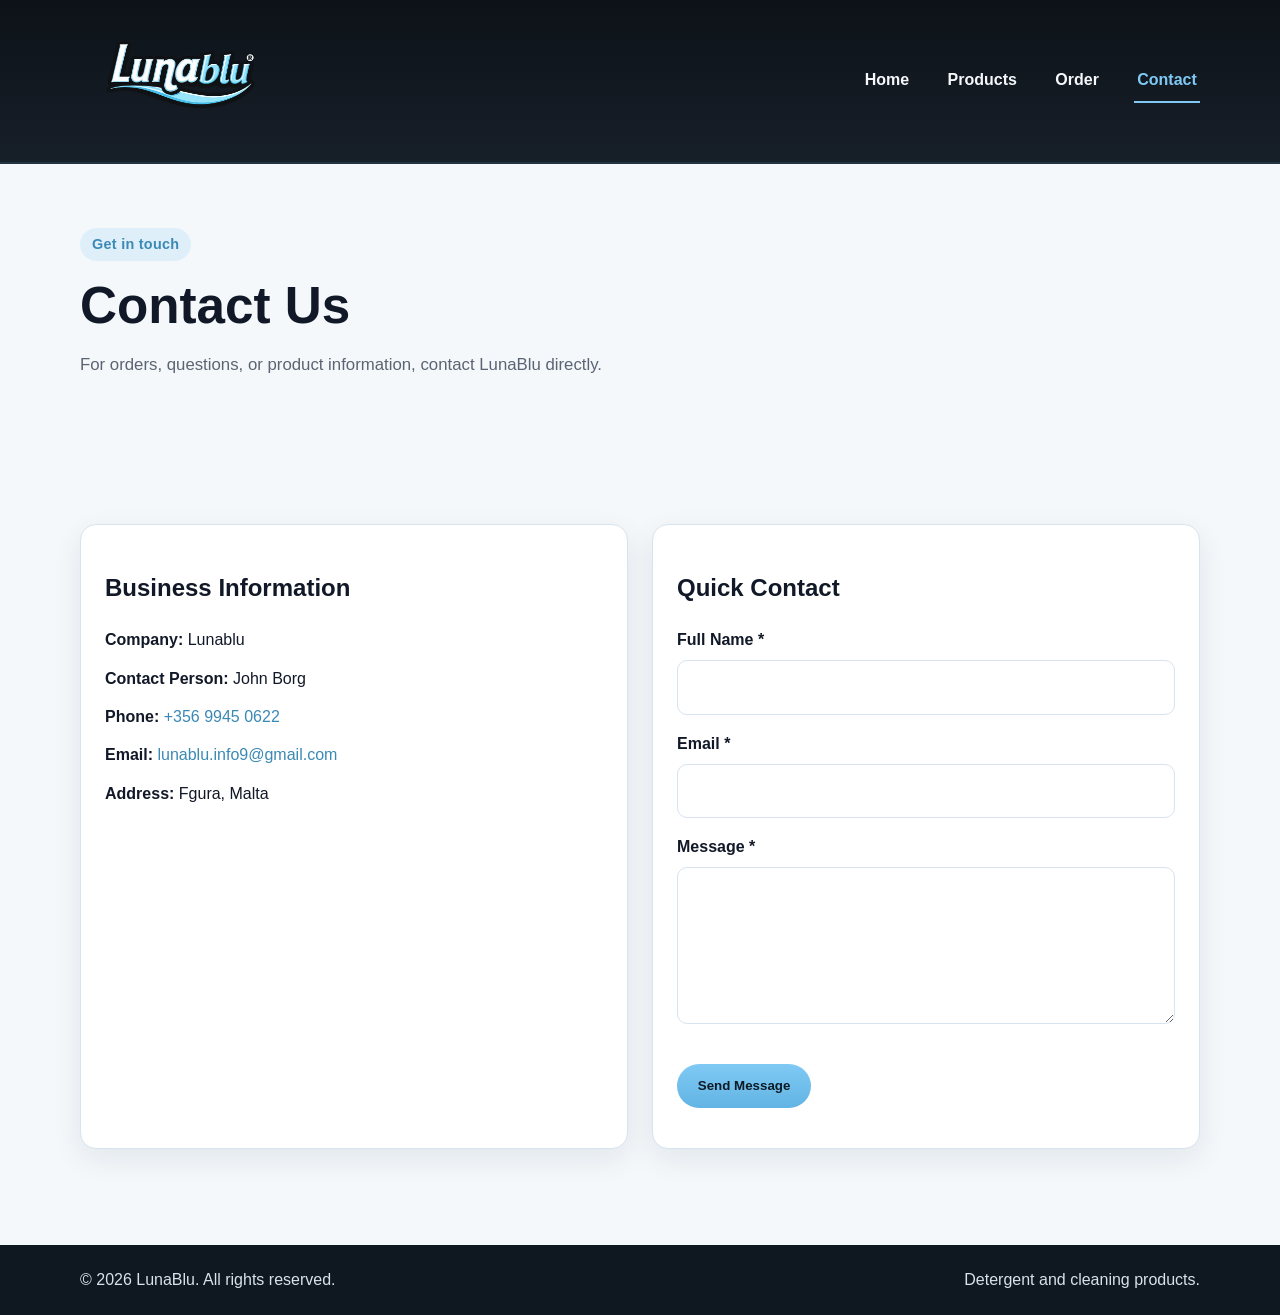
==== contact.html @ 42359711 "UI revamp 1.0, made contact us page functional with Formspree" ====
<!DOCTYPE html>
<html lang="en">
<head>
  <meta charset="UTF-8" />
  <meta name="viewport" content="width=device-width, initial-scale=1.0" />
  <title>LunaBlu | Contact</title>
  <meta name="description" content="Contact LunaBlu for orders and enquiries." />
  <link rel="stylesheet" href="css/style.css" />
</head>
<body>
  <header class="site-header">
    <div class="container nav-wrap">
      <a href="index.html" class="brand">
        <img src="images/Lunablu-logo.png" alt="LunaBlu logo" class="logo" />
      </a>

      <button class="menu-toggle" aria-label="Toggle menu" aria-expanded="false">☰</button>

      <nav class="site-nav">
        <a href="index.html">Home</a>
        <a href="products.html">Products</a>
        <a href="order.html">Order</a>
        <a href="contact.html" class="active">Contact</a>
      </nav>
    </div>
  </header>

  <main>
    <section class="page-hero">
      <div class="container">
        <p class="eyebrow">Get in touch</p>
        <h1>Contact Us</h1>
        <p class="page-intro">
          For orders, questions, or product information, contact LunaBlu directly.
        </p>
      </div>
    </section>

    <section class="section">
      <div class="container grid-2">
        <article class="card">
          <h2>Business Information</h2>
          <div class="contact-list">
            <p><strong>Company:</strong> Lunablu</p>
            <p><strong>Contact Person:</strong> John Borg</p>
            <p><strong>Phone:</strong> <a href="tel:+35699450622">+356 9945 0622</a></p>
            <p><strong>Email:</strong> <a href="mailto:info@lunablu.com">lunablu.info9@gmail.com</a></p>
            <p><strong>Address:</strong> Fgura, Malta</p>
          </div>
        </article>

        <article class="card">
          <h2>Quick Contact</h2>
          <form id="contactForm" action="https://formspree.io/f/xbdpdpza" method="POST">
            <div class="form-group">
              <label for="contactName">Full Name *</label>
              <input type="text" id="contactName" name="name" required />
            </div>

            <div class="form-group">
              <label for="contactEmail">Email *</label>
              <input type="email" id="contactEmail" name="email" required />
            </div>

            <div class="form-group">
              <label for="contactMessage">Message *</label>
              <textarea id="contactMessage" name="message" rows="5" required></textarea>
            </div>

            <button type="submit" class="btn btn-primary">Send Message</button>
            <p id="contactFormMessage" class="form-message" aria-live="polite"></p>
          </form>
        </article>
      </div>
    </section>
  </main>

  <footer class="site-footer">
    <div class="container footer-wrap">
      <p>© <span id="year"></span> LunaBlu. All rights reserved.</p>
      <p>Detergent and cleaning products.</p>
    </div>
  </footer>

  <script src="js/main.js"></script>
</body>
</html>
---- css/style.css ----
* {
  box-sizing: border-box;
}

body {
  margin: 0;
  font-family: Arial, sans-serif;
  line-height: 1.6;
  color: #222;
  background: #f7f9fb;
}

.container {
  width: min(1100px, 90%);
  margin: 0 auto;
}

.site-header {
  background: #0f172a;
  color: white;
  padding: 1rem 0;
}

.site-header .container {
  display: flex;
  justify-content: space-between;
  align-items: center;
  gap: 1rem;
}

nav a {
  color: white;
  text-decoration: none;
  margin-left: 1rem;
}

.hero {
  padding: 5rem 0;
}

.btn {
  display: inline-block;
  background: #2563eb;
  color: white;
  text-decoration: none;
  padding: 0.8rem 1.2rem;
  border-radius: 8px;
  margin-top: 1rem;
}

:root {
  --bg: #f4f8fb;
  --surface: #ffffff;
  --surface-alt: #eaf4fb;
  --text: #111827;
  --muted: #5b6472;
  --border: #d7e3ee;
  --primary: #7fc9f4;
  --primary-dark: #3b89b5;
  --error: #b94a48;
  --dark: #0f1720;
  --shadow: 0 10px 30px rgba(15, 23, 32, 0.08);
  --radius: 16px;
  --radius-sm: 10px;
  --container: 1120px;
}

* {
  box-sizing: border-box;
}

html {
  scroll-behavior: smooth;
}

body {
  margin: 0;
  font-family: Arial, Helvetica, sans-serif;
  background: var(--bg);
  color: var(--text);
  line-height: 1.6;
}

img {
  max-width: 100%;
  display: block;
}

a {
  color: var(--primary-dark);
  text-decoration: none;
}

a:hover {
  text-decoration: underline;
}

.container {
  width: min(var(--container), 92%);
  margin: 0 auto;
}

.site-header {
  background: linear-gradient(180deg, #0d1218 0%, #171f29 100%);
  border-bottom: 2px solid rgba(127, 201, 244, 0.18);
  position: sticky;
  top: 0;
  z-index: 100;
}

.nav-wrap {
  display: flex;
  align-items: center;
  justify-content: space-between;
  gap: 1.25rem;
  min-height: 82px;
}

.brand {
  display: inline-flex;
  align-items: center;
}

.logo {
  height: 130px;
  width: auto;
  object-fit: contain;
}

.site-nav {
  display: flex;
  align-items: center;
  gap: 1rem;
}

.site-nav a {
  color: #f5f7fa;
  font-weight: 600;
  padding: 0.5rem 0.2rem;
  border-bottom: 2px solid transparent;
}

.site-nav a:hover,
.site-nav a.active {
  color: var(--primary);
  text-decoration: none;
  border-color: var(--primary);
}

.menu-toggle {
  display: none;
  border: 1px solid rgba(255,255,255,0.2);
  background: transparent;
  color: white;
  font-size: 1.2rem;
  border-radius: 10px;
  padding: 0.55rem 0.8rem;
  cursor: pointer;
}

.hero,
.page-hero {
  padding: 4rem 0;
}

.hero {
  background:
    radial-gradient(circle at top right, rgba(127, 201, 244, 0.18), transparent 28%),
    linear-gradient(180deg, #f8fbfd 0%, #eef7fc 100%);
}

.hero-grid {
  display: grid;
  grid-template-columns: 1.35fr 0.9fr;
  gap: 2rem;
  align-items: center;
}

.hero h1,
.page-hero h1 {
  font-size: clamp(2rem, 4vw, 3.2rem);
  line-height: 1.15;
  margin: 0 0 1rem;
}

.hero-text,
.page-intro {
  color: var(--muted);
  max-width: 700px;
  font-size: 1.05rem;
}

.eyebrow {
  display: inline-block;
  margin: 0 0 1rem;
  padding: 0.3rem 0.75rem;
  background: rgba(127, 201, 244, 0.18);
  color: var(--primary-dark);
  border-radius: 999px;
  font-size: 0.9rem;
  font-weight: 700;
  letter-spacing: 0.02em;
}

.hero-actions,
.form-actions {
  display: flex;
  flex-wrap: wrap;
  gap: 0.9rem;
  margin-top: 1.5rem;
}

.btn {
  display: inline-flex;
  align-items: center;
  justify-content: center;
  border: 0;
  border-radius: 999px;
  padding: 0.9rem 1.3rem;
  font-weight: 700;
  cursor: pointer;
  transition: 0.2s ease;
  text-decoration: none;
}

.btn:hover {
  transform: translateY(-1px);
  text-decoration: none;
}

.btn-primary {
  background: linear-gradient(180deg, var(--primary) 0%, #62b4e4 100%);
  color: #0d1b24;
}

.btn-primary:hover {
  background: linear-gradient(180deg, #92d4f8 0%, #72bee9 100%);
}

.btn-secondary {
  background: #ffffff;
  color: var(--dark);
  border: 1px solid var(--border);
}

.btn-secondary:hover {
  background: #f4f8fb;
}

.section {
  padding: 4rem 0;
}

.alt-section {
  background: linear-gradient(180deg, #f7fbfe 0%, #edf6fb 100%);
}

.section-heading {
  margin-bottom: 2rem;
}

.section-heading h2 {
  margin: 0 0 0.5rem;
}

.section-heading p {
  margin: 0;
  color: var(--muted);
}

.grid-2,
.grid-3,
.order-layout {
  display: grid;
  gap: 1.5rem;
}

.grid-2 {
  grid-template-columns: repeat(2, minmax(0, 1fr));
}

.grid-3 {
  grid-template-columns: repeat(3, minmax(0, 1fr));
}

.order-layout {
  grid-template-columns: 1.4fr 0.8fr;
  align-items: start;
}

.card {
  background: var(--surface);
  border: 1px solid var(--border);
  border-radius: var(--radius);
  padding: 1.5rem;
  box-shadow: var(--shadow);
}

.hero-card {
  background: linear-gradient(180deg, #121b24 0%, #1d2834 100%);
  color: #f4f8fb;
  border: 1px solid rgba(127, 201, 244, 0.2);
}

.hero-card h2 {
  margin-top: 0;
  color: white;
}

.feature-list {
  padding-left: 1.2rem;
  margin: 1rem 0 0;
}

.feature-list li {
  margin-bottom: 0.7rem;
}

.product-card h2,
.card h3 {
  margin-top: 0;
}

.product-meta {
  color: var(--muted);
  margin-bottom: 0;
}

.cta-box {
  display: flex;
  align-items: center;
  justify-content: space-between;
  gap: 1.2rem;
  flex-wrap: wrap;
}

.cta-box h2 {
  margin: 0 0 0.5rem;
}

.cta-box p {
  margin: 0;
  color: var(--muted);
}

.form-grid {
  display: grid;
  grid-template-columns: repeat(2, minmax(0, 1fr));
  gap: 1rem;
}

.form-group {
  margin-bottom: 1rem;
}

.form-group label {
  display: block;
  font-weight: 700;
  margin-bottom: 0.45rem;
}

.form-group input,
.form-group textarea {
  width: 100%;
  border: 1px solid var(--border);
  border-radius: var(--radius-sm);
  padding: 0.85rem 0.95rem;
  font: inherit;
  color: var(--text);
  background: #fff;
}

.form-group input:focus,
.form-group textarea:focus {
  outline: 2px solid rgba(127, 201, 244, 0.35);
  border-color: var(--primary-dark);
}

.form-section-title {
  margin-top: 1.8rem;
}

.summary-box {
  padding: 1rem;
  border-radius: var(--radius-sm);
  background: var(--surface-alt);
  border: 1px solid var(--border);
  min-height: 160px;
}

.summary-box ul {
  margin: 0;
  padding-left: 1.2rem;
}

.summary-note {
  margin-top: 1rem;
  color: var(--muted);
  font-size: 0.95rem;
}

.form-message {
  margin-top: 1rem;
  font-weight: 700;
  color: var(--error);
}

.contact-list p {
  margin: 0 0 0.8rem;
}

.site-footer {
  background: #0f1720;
  color: #d8e2ea;
  padding: 1.4rem 0;
  margin-top: 2rem;
}

.footer-wrap {
  display: flex;
  justify-content: space-between;
  gap: 1rem;
  flex-wrap: wrap;
}

.footer-wrap p {
  margin: 0;
}

@media (max-width: 900px) {
  .hero-grid,
  .grid-3,
  .grid-2,
  .order-layout,
  .form-grid {
    grid-template-columns: 1fr;
  }

  .site-nav {
    display: none;
    position: absolute;
    top: 82px;
    right: 4%;
    background: #17202a;
    border: 1px solid rgba(127, 201, 244, 0.18);
    border-radius: 14px;
    padding: 1rem;
    min-width: 220px;
    flex-direction: column;
    align-items: flex-start;
    box-shadow: var(--shadow);
  }

  .site-nav.open {
    display: flex;
  }

  .menu-toggle {
    display: inline-flex;
  }
}

.form-message {
  margin-top: 1rem;
  font-weight: 700;
}

.form-message.error {
  color: #c65a5a;
}

.form-message.success {
  color: #3b89b5;
}
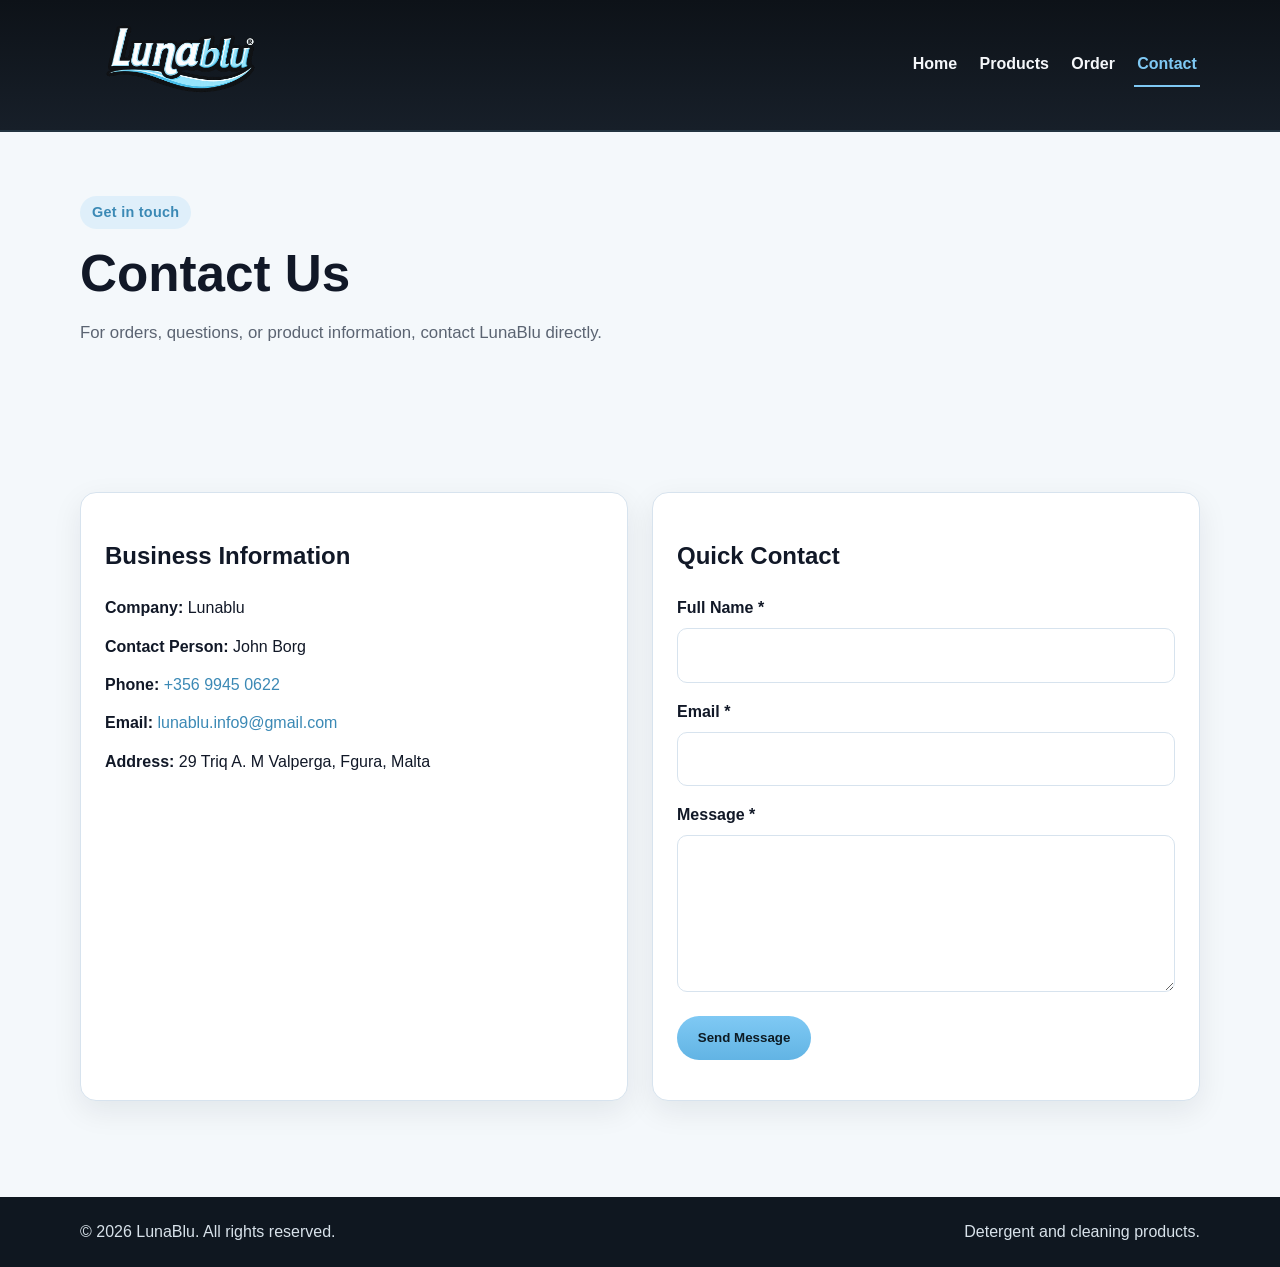
==== commit edfd5f84: "Added Product images and refurbished all screens, made orders form functional" ====
--- a/contact.html
+++ b/contact.html
@@ -45,7 +45,7 @@
             <p><strong>Contact Person:</strong> John Borg</p>
             <p><strong>Phone:</strong> <a href="tel:+35699450622">+356 9945 0622</a></p>
             <p><strong>Email:</strong> <a href="mailto:info@lunablu.com">lunablu.info9@gmail.com</a></p>
-            <p><strong>Address:</strong> Fgura, Malta</p>
+            <p><strong>Address:</strong> 29 Triq A. M Valperga, Fgura, Malta</p>
           </div>
         </article>
 
--- a/css/style.css
+++ b/css/style.css
@@ -1,53 +1,3 @@
-* {
-  box-sizing: border-box;
-}
-
-body {
-  margin: 0;
-  font-family: Arial, sans-serif;
-  line-height: 1.6;
-  color: #222;
-  background: #f7f9fb;
-}
-
-.container {
-  width: min(1100px, 90%);
-  margin: 0 auto;
-}
-
-.site-header {
-  background: #0f172a;
-  color: white;
-  padding: 1rem 0;
-}
-
-.site-header .container {
-  display: flex;
-  justify-content: space-between;
-  align-items: center;
-  gap: 1rem;
-}
-
-nav a {
-  color: white;
-  text-decoration: none;
-  margin-left: 1rem;
-}
-
-.hero {
-  padding: 5rem 0;
-}
-
-.btn {
-  display: inline-block;
-  background: #2563eb;
-  color: white;
-  text-decoration: none;
-  padding: 0.8rem 1.2rem;
-  border-radius: 8px;
-  margin-top: 1rem;
-}
-
 :root {
   --bg: #f4f8fb;
   --surface: #ffffff;
@@ -169,13 +119,6 @@
     linear-gradient(180deg, #f8fbfd 0%, #eef7fc 100%);
 }
 
-.hero-grid {
-  display: grid;
-  grid-template-columns: 1.35fr 0.9fr;
-  gap: 2rem;
-  align-items: center;
-}
-
 .hero h1,
 .page-hero h1 {
   font-size: clamp(2rem, 4vw, 3.2rem);
@@ -296,27 +239,6 @@
   box-shadow: var(--shadow);
 }
 
-.hero-card {
-  background: linear-gradient(180deg, #121b24 0%, #1d2834 100%);
-  color: #f4f8fb;
-  border: 1px solid rgba(127, 201, 244, 0.2);
-}
-
-.hero-card h2 {
-  margin-top: 0;
-  color: white;
-}
-
-.feature-list {
-  padding-left: 1.2rem;
-  margin: 1rem 0 0;
-}
-
-.feature-list li {
-  margin-bottom: 0.7rem;
-}
-
-.product-card h2,
 .card h3 {
   margin-top: 0;
 }
@@ -399,12 +321,6 @@
   font-size: 0.95rem;
 }
 
-.form-message {
-  margin-top: 1rem;
-  font-weight: 700;
-  color: var(--error);
-}
-
 .contact-list p {
   margin: 0 0 0.8rem;
 }
@@ -428,7 +344,6 @@
 }
 
 @media (max-width: 900px) {
-  .hero-grid,
   .grid-3,
   .grid-2,
   .order-layout,
@@ -460,6 +375,631 @@
   }
 }
 
+
+/* Products */
+
+.products-hero {
+  padding: 4.5rem 0 3rem;
+  background:
+    radial-gradient(circle at top left, rgba(127, 201, 244, 0.16), transparent 28%),
+    radial-gradient(circle at right center, rgba(59, 137, 181, 0.10), transparent 24%),
+    linear-gradient(180deg, #f8fbfd 0%, #eef7fc 100%);
+}
+
+.products-hero-content {
+  text-align: center;
+  max-width: 820px;
+}
+
+.products-hero-content .eyebrow {
+  margin-left: auto;
+  margin-right: auto;
+}
+
+.products-hero-content h1 {
+  margin: 0 0 1rem;
+  font-size: clamp(2rem, 4vw, 3.4rem);
+  line-height: 1.12;
+}
+
+.products-hero-content .page-intro {
+  margin: 0 auto;
+}
+
+.product-showcase-grid {
+  display: grid;
+  gap: 1.5rem;
+}
+
+.laundry-grid {
+  grid-template-columns: repeat(3, minmax(0, 1fr));
+}
+
+.essentials-grid {
+  grid-template-columns: repeat(3, minmax(0, 1fr));
+}
+
+.showcase-card {
+  position: relative;
+  overflow: hidden;
+  border-radius: 22px;
+  border: 1px solid var(--border);
+  background: linear-gradient(180deg, #ffffff 0%, #f7fbfe 100%);
+  box-shadow: 0 16px 40px rgba(15, 23, 32, 0.08);
+  transition: transform 0.22s ease, box-shadow 0.22s ease;
+}
+
+.showcase-card:hover {
+  transform: translateY(-6px);
+  box-shadow: 0 22px 44px rgba(15, 23, 32, 0.12);
+}
+
+.showcase-card::before {
+  content: "";
+  position: absolute;
+  inset: 0;
+  background:
+    radial-gradient(circle at top center, rgba(127, 201, 244, 0.20), transparent 38%);
+  pointer-events: none;
+}
+
+.featured-card {
+  min-height: 540px;
+  display: flex;
+  flex-direction: column;
+  justify-content: space-between;
+}
+
+.compact-card {
+  min-height: 480px;
+  display: flex;
+  flex-direction: column;
+  justify-content: space-between;
+}
+
+.product-visual {
+  position: relative;
+  display: flex;
+  align-items: center;
+  justify-content: center;
+  padding: 2rem 1.5rem 1rem;
+  min-height: 340px;
+}
+
+.featured-card .product-visual {
+  min-height: 390px;
+}
+
+.product-visual::after {
+  content: "";
+  position: absolute;
+  bottom: 1.3rem;
+  width: 62%;
+  height: 24px;
+  background: radial-gradient(ellipse at center, rgba(15, 23, 32, 0.16) 0%, rgba(15, 23, 32, 0.03) 60%, transparent 75%);
+  filter: blur(6px);
+  z-index: 0;
+}
+
+.product-visual img {
+  position: relative;
+  z-index: 1;
+  max-height: 300px;
+  width: auto;
+  object-fit: contain;
+  transition: transform 0.22s ease;
+}
+
+.featured-card .product-visual img {
+  max-height: 340px;
+}
+
+.showcase-card:hover .product-visual img {
+  transform: translateY(-4px) scale(1.02);
+}
+
+.product-content {
+  position: relative;
+  z-index: 1;
+  padding: 0 1.5rem 1.6rem;
+  text-align: center;
+}
+
+.product-tag {
+  display: inline-block;
+  margin-bottom: 0.75rem;
+  padding: 0.32rem 0.8rem;
+  border-radius: 999px;
+  background: rgba(127, 201, 244, 0.16);
+  color: var(--primary-dark);
+  font-size: 0.82rem;
+  font-weight: 700;
+  letter-spacing: 0.02em;
+}
+
+.product-content h3 {
+  margin: 0 0 0.6rem;
+  font-size: 1.35rem;
+}
+
+.product-content p {
+  margin: 0;
+  color: var(--muted);
+}
+
+.products-cta {
+  border: 1px solid var(--border);
+  border-radius: 22px;
+  padding: 1.6rem;
+  background: linear-gradient(180deg, #ffffff 0%, #f4f9fc 100%);
+  box-shadow: 0 14px 34px rgba(15, 23, 32, 0.06);
+}
+
+@media (max-width: 1024px) {
+  .laundry-grid,
+  .essentials-grid {
+    grid-template-columns: repeat(2, minmax(0, 1fr));
+  }
+}
+
+@media (max-width: 700px) {
+  .laundry-grid,
+  .essentials-grid {
+    grid-template-columns: 1fr;
+  }
+
+  .featured-card,
+  .compact-card {
+    min-height: auto;
+  }
+
+  .product-visual,
+  .featured-card .product-visual {
+    min-height: 300px;
+  }
+
+  .product-visual img,
+  .featured-card .product-visual img {
+    max-height: 260px;
+  }
+}
+
+/* End Products */
+
+
+.center-heading {
+  text-align: center;
+}
+
+.center-heading p {
+  max-width: 760px;
+  margin-left: auto;
+  margin-right: auto;
+}
+
+.home-hero {
+  position: relative;
+  overflow: hidden;
+  padding: 4.5rem 0 4rem;
+  background:
+    radial-gradient(circle at top left, rgba(127, 201, 244, 0.18), transparent 30%),
+    radial-gradient(circle at right center, rgba(59, 137, 181, 0.10), transparent 22%),
+    linear-gradient(180deg, #f8fbfd 0%, #eef7fc 100%);
+}
+
+.home-hero-grid {
+  display: grid;
+  grid-template-columns: 1.05fr 0.95fr;
+  align-items: center;
+  gap: 2rem;
+}
+
+.home-hero-copy h1 {
+  margin: 0 0 1rem;
+  font-size: clamp(2.2rem, 4vw, 3.7rem);
+  line-height: 1.08;
+  max-width: 700px;
+}
+
+.hero-highlights {
+  display: flex;
+  flex-wrap: wrap;
+  gap: 0.9rem;
+  margin-top: 1.8rem;
+}
+
+.mini-stat {
+  min-width: 130px;
+  padding: 0.9rem 1rem;
+  border-radius: 16px;
+  background: rgba(255, 255, 255, 0.78);
+  border: 1px solid rgba(127, 201, 244, 0.18);
+  box-shadow: 0 10px 26px rgba(15, 23, 32, 0.05);
+}
+
+.mini-stat strong {
+  display: block;
+  font-size: 1.15rem;
+  color: var(--dark);
+}
+
+.mini-stat span {
+  color: var(--muted);
+  font-size: 0.92rem;
+}
+
+.home-hero-visual {
+  display: flex;
+  justify-content: center;
+}
+
+.hero-product-stage {
+  position: relative;
+  width: 100%;
+  min-height: 520px;
+  border-radius: 28px;
+  background:
+    radial-gradient(circle at 50% 30%, rgba(127, 201, 244, 0.28), transparent 30%),
+    linear-gradient(180deg, rgba(255,255,255,0.75) 0%, rgba(245,250,253,0.95) 100%);
+  border: 1px solid rgba(127, 201, 244, 0.16);
+  box-shadow: 0 22px 50px rgba(15, 23, 32, 0.08);
+  overflow: hidden;
+}
+
+.hero-product-stage::after {
+  content: "";
+  position: absolute;
+  left: 50%;
+  bottom: 2rem;
+  transform: translateX(-50%);
+  width: 65%;
+  height: 32px;
+  background: radial-gradient(
+    ellipse at center,
+    rgba(15, 23, 32, 0.18) 0%,
+    rgba(15, 23, 32, 0.06) 55%,
+    transparent 75%
+  );
+  filter: blur(8px);
+}
+
+.hero-bottle {
+  position: absolute;
+  width: auto;
+  object-fit: contain;
+  filter: drop-shadow(0 18px 28px rgba(15, 23, 32, 0.18)) saturate(1.08) contrast(1.05);
+}
+
+.hero-bottle-main {
+  max-height: 355px;
+  left: 50%;
+  bottom: 2.4rem;
+  transform: translateX(-50%);
+  z-index: 3;
+}
+
+.hero-bottle-left {
+  max-height: 290px;
+  left: 9%;
+  bottom: 2.6rem;
+  z-index: 2;
+  opacity: 0.95;
+}
+
+.hero-bottle-right {
+  max-height: 290px;
+  right: 9%;
+  bottom: 2.6rem;
+  z-index: 2;
+  opacity: 0.95;
+}
+
+.home-category-grid {
+  display: grid;
+  grid-template-columns: 1.25fr 1fr 1fr;
+  gap: 1.5rem;
+}
+
+.home-category-card {
+  position: relative;
+  overflow: hidden;
+  border-radius: 24px;
+  border: 1px solid var(--border);
+  background: linear-gradient(180deg, #ffffff 0%, #f7fbfe 100%);
+  box-shadow: 0 16px 40px rgba(15, 23, 32, 0.08);
+  padding: 1.5rem;
+}
+
+.home-category-card.large-card {
+  grid-row: span 2;
+  min-height: 100%;
+}
+
+.home-category-content h3 {
+  margin: 0 0 0.55rem;
+  font-size: 1.4rem;
+}
+
+.home-category-content p {
+  margin: 0;
+  color: var(--muted);
+}
+
+.text-link {
+  display: inline-block;
+  margin-top: 1rem;
+  font-weight: 700;
+  color: var(--primary-dark);
+}
+
+.home-category-visual {
+  position: relative;
+  margin-top: 1.5rem;
+  min-height: 250px;
+  display: flex;
+  align-items: flex-end;
+  justify-content: center;
+}
+
+.home-category-visual::after {
+  content: "";
+  position: absolute;
+  bottom: 0.6rem;
+  width: 70%;
+  height: 24px;
+  background: radial-gradient(
+    ellipse at center,
+    rgba(15, 23, 32, 0.18) 0%,
+    rgba(15, 23, 32, 0.05) 55%,
+    transparent 75%
+  );
+  filter: blur(8px);
+}
+
+.single-bottle img {
+  position: relative;
+  z-index: 1;
+  max-height: 220px;
+  width: auto;
+  object-fit: contain;
+  filter: drop-shadow(0 14px 22px rgba(15, 23, 32, 0.16)) saturate(1.08) contrast(1.05);
+}
+
+.triple-bottles {
+  gap: 0.3rem;
+}
+
+.triple-bottles img {
+  position: relative;
+  z-index: 1;
+  max-height: 250px;
+  width: auto;
+  object-fit: contain;
+  filter: drop-shadow(0 16px 24px rgba(15, 23, 32, 0.16)) saturate(1.08) contrast(1.05);
+}
+
+.triple-bottles img:nth-child(2) {
+  z-index: 2;
+  transform: translateY(-6px);
+}
+
+.home-value-grid {
+  display: grid;
+  grid-template-columns: repeat(3, minmax(0, 1fr));
+  gap: 1.5rem;
+}
+
+.value-card h3 {
+  margin-top: 0;
+  margin-bottom: 0.6rem;
+}
+
+.value-card p {
+  margin: 0;
+  color: var(--muted);
+}
+
+.home-cta-box {
+  display: flex;
+  align-items: center;
+  justify-content: space-between;
+  gap: 1.5rem;
+  flex-wrap: wrap;
+  padding: 2rem;
+  border-radius: 24px;
+  border: 1px solid var(--border);
+  background: linear-gradient(180deg, #ffffff 0%, #f5f9fc 100%);
+  box-shadow: 0 16px 40px rgba(15, 23, 32, 0.06);
+}
+
+.home-cta-box h2 {
+  margin: 0.2rem 0 0.7rem;
+}
+
+.home-cta-box p:last-child {
+  margin-bottom: 0;
+  color: var(--muted);
+}
+
+.home-cta-actions {
+  display: flex;
+  flex-wrap: wrap;
+  gap: 0.9rem;
+}
+
+@media (max-width: 1024px) {
+  .home-hero-grid,
+  .home-category-grid,
+  .home-value-grid {
+    grid-template-columns: 1fr;
+  }
+
+  .home-category-card.large-card {
+    grid-row: auto;
+  }
+
+  .hero-product-stage {
+    min-height: 440px;
+  }
+
+  .hero-bottle-main {
+    max-height: 300px;
+  }
+
+  .hero-bottle-left,
+  .hero-bottle-right {
+    max-height: 240px;
+  }
+}
+
+@media (max-width: 700px) {
+  .home-hero {
+    padding-top: 3.5rem;
+  }
+
+  .hero-product-stage {
+    min-height: 360px;
+  }
+
+  .hero-bottle-main {
+    max-height: 240px;
+    bottom: 1.7rem;
+  }
+
+  .hero-bottle-left,
+  .hero-bottle-right {
+    max-height: 180px;
+    bottom: 2rem;
+  }
+
+  .hero-bottle-left {
+    left: 4%;
+  }
+
+  .hero-bottle-right {
+    right: 4%;
+  }
+
+  .home-category-visual,
+  .home-category-card.large-card .home-category-visual {
+    min-height: 210px;
+  }
+
+  .single-bottle img,
+  .triple-bottles img {
+    max-height: 180px;
+  }
+
+  .triple-bottles {
+    gap: 0.15rem;
+  }
+}
+
+
+.order-info-banner {
+  margin-bottom: 1.5rem;
+  padding: 1rem 1.1rem;
+  border-radius: 14px;
+  background: linear-gradient(180deg, #f4f9fc 0%, #edf6fb 100%);
+  border: 1px solid var(--border);
+}
+
+.order-info-banner p {
+  margin: 0;
+  color: var(--dark);
+}
+
+.order-info-banner p + p {
+  margin-top: 0.45rem;
+}
+
+.order-helper-text {
+  margin-top: -0.4rem;
+  margin-bottom: 1.4rem;
+  color: var(--muted);
+}
+
+.order-products {
+  display: grid;
+  gap: 1rem;
+}
+
+.order-product-row {
+  display: grid;
+  grid-template-columns: 1fr auto;
+  gap: 1rem;
+  padding: 1rem;
+  border: 1px solid var(--border);
+  border-radius: 16px;
+  background: linear-gradient(180deg, #ffffff 0%, #f9fcfe 100%);
+}
+
+.order-product-name h3 {
+  margin: 0 0 0.2rem;
+  font-size: 1.1rem;
+}
+
+.order-product-name p {
+  margin: 0;
+  color: var(--muted);
+}
+
+.order-product-inputs {
+  display: grid;
+  grid-template-columns: repeat(2, 120px);
+  gap: 0.75rem;
+  align-items: end;
+}
+
+.order-product-inputs .form-group {
+  margin-bottom: 0;
+}
+
+.summary-totals {
+  margin-top: 1rem;
+  padding-top: 1rem;
+  border-top: 1px solid var(--border);
+}
+
+.summary-total-row {
+  display: flex;
+  justify-content: space-between;
+  gap: 1rem;
+  margin-bottom: 0.75rem;
+  color: var(--text);
+}
+
+.summary-total-row span {
+  color: var(--muted);
+}
+
+.summary-total-row.grand-total {
+  margin-top: 1rem;
+  padding-top: 1rem;
+  border-top: 1px solid var(--border);
+}
+
+.summary-total-row.grand-total span,
+.summary-total-row.grand-total strong {
+  color: var(--dark);
+  font-size: 1.05rem;
+}
+
+@media (max-width: 700px) {
+  .order-product-row {
+    grid-template-columns: 1fr;
+  }
+
+  .order-product-inputs {
+    grid-template-columns: 1fr 1fr;
+  }
+}
+
+.summary-line-price {
+  color: var(--muted);
+  font-size: 0.92rem;
+}
+
 .form-message {
   margin-top: 1rem;
   font-weight: 700;
@@ -467,8 +1007,16 @@
 
 .form-message.error {
   color: #c65a5a;
+  background: rgba(198, 90, 90, 0.08);
+  border: 1px solid rgba(198, 90, 90, 0.18);
+  padding: 0.9rem 1rem;
+  border-radius: 12px;
 }
 
 .form-message.success {
-  color: #3b89b5;
+  color: #2f7a52;
+  background: rgba(47, 122, 82, 0.08);
+  border: 1px solid rgba(47, 122, 82, 0.18);
+  padding: 0.9rem 1rem;
+  border-radius: 12px;
 }
